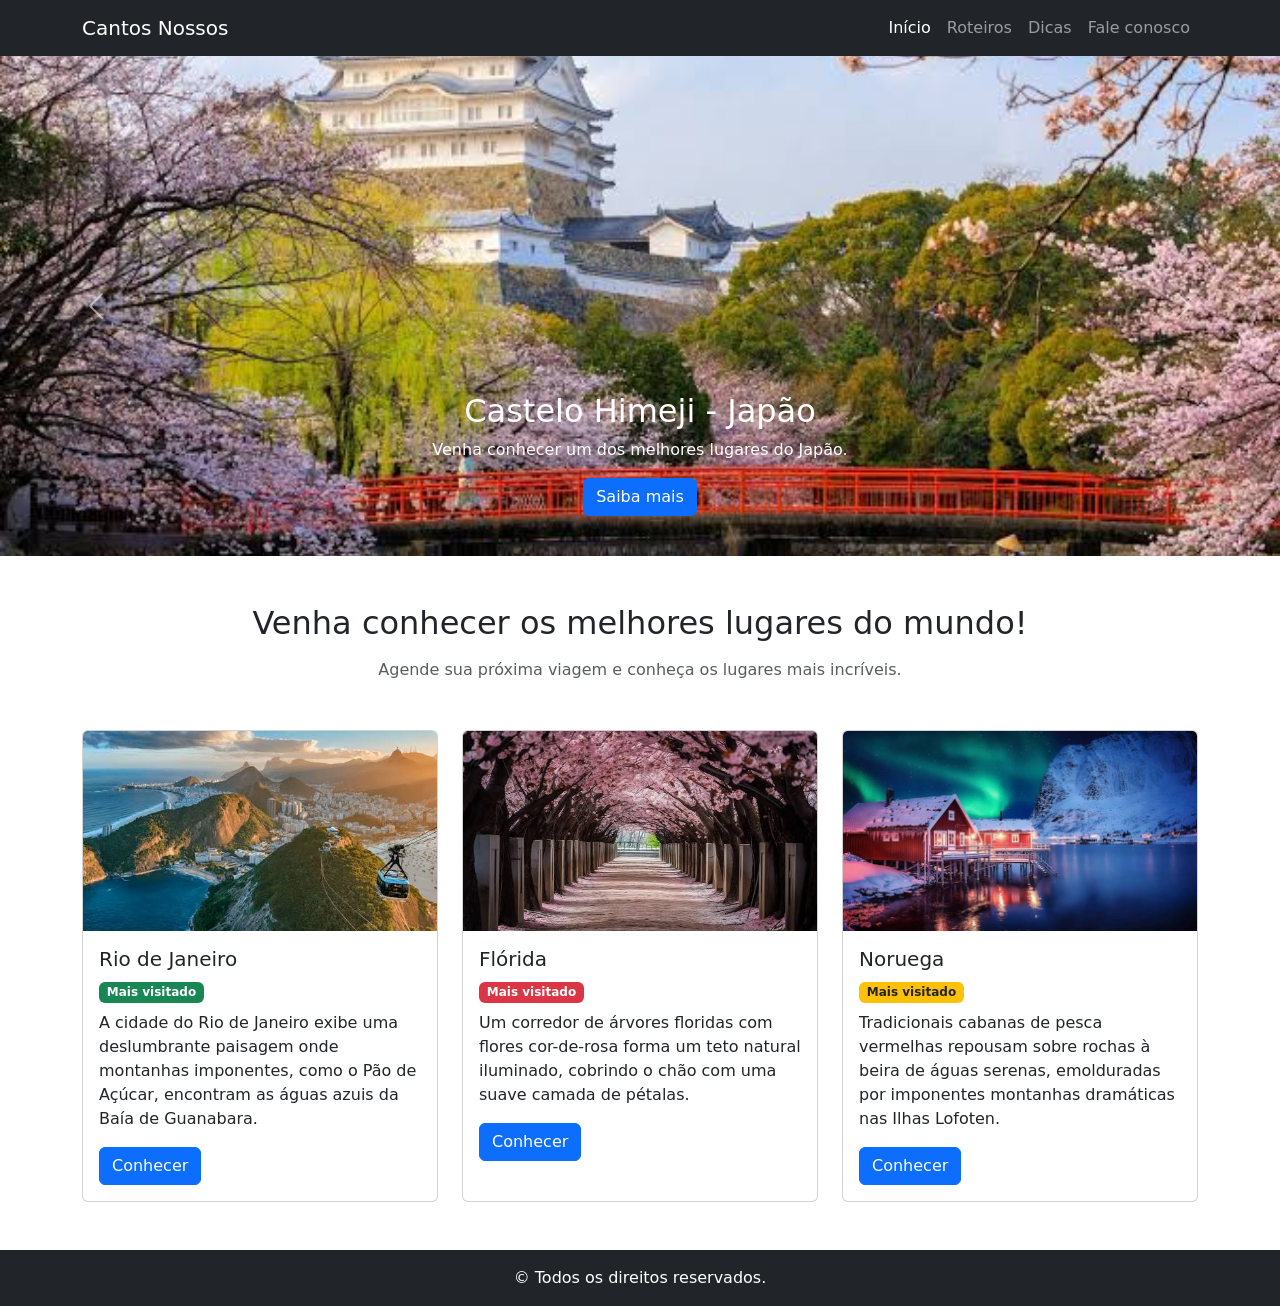
==== index.html @ c67ef5b8 "site pronto" ====
<!DOCTYPE html>
<html lang="pt-br">

<head>
    <meta charset="UTF-8">
    <meta name="viewport" content="width=device-width, initial-scale=1.0">
    <title>Cantos Nossos</title>
    <!-- CSS do Bootstrap -->
    <link href="https://cdn.jsdelivr.net/npm/bootstrap@5.3.3/dist/css/bootstrap.min.css" rel="stylesheet">
    <!-- CSS Personalizado -->
    <link rel="stylesheet" href="style.css">
</head>

<body>

    <header>
        <nav class="navbar navbar-expand-lg bg-dark navbar-dark">
            <div class="container">
                <a class="navbar-brand" href="#">Cantos Nossos</a>
                <button class="navbar-toggler" type="button" data-bs-toggle="collapse" data-bs-target="#navbarNav">
                    <span class="navbar-toggler-icon"></span>
                </button>
                <div class="collapse navbar-collapse" id="navbarNav">
                    <div class="navbar-nav ms-auto">
                        <a class="nav-link active" href="#">Início</a>
                        <a class="nav-link" href="#">Roteiros</a>
                        <a class="nav-link" href="#">Dicas</a>
                        <a class="nav-link" href="#">Fale conosco</a>
                    </div>
                </div>
            </div>
        </nav>
    </header>

    <main>
        <!-- Carrossel -->
        <div id="carouselTurismo" class="carousel slide" data-bs-ride="carousel">
            <div class="carousel-inner">
                <div class="carousel-item active">
                    <img src="./assets/img/castelo.jpg" class="d-block w-100" alt="Castelo Himeji no Japão" style="height: 500px; object-fit: cover;">
                    <div class="carousel-caption d-none d-md-block">
                        <h2>Castelo Himeji - Japão</h2>
                        <p>Venha conhecer um dos melhores lugares do Japão.</p>
                        <button class="btn btn-primary">Saiba mais</button>
                    </div>
                </div>

                <div class="carousel-item">
                    <img src="./assets/img/Parque Nacional.jpg" class="d-block w-100" alt="Parque Nacional Banff no Canadá" style="height: 500px; object-fit: cover;">
                    <div class="carousel-caption d-none d-md-block">
                        <h2>Parque Nacional Banff - Canadá</h2>
                        <p>Montanhas impressionantes, florestas e lagos de cor azul-turquesa intensa.</p>
                        <button class="btn btn-primary">Saiba mais</button>
                    </div>
                </div>

                <div class="carousel-item">
                    <img src="./assets/img/Angkor Wat.jpg" class="d-block w-100" alt="Templo Angkor Wat no Camboja" style="height: 500px; object-fit: cover;">
                    <div class="carousel-caption d-none d-md-block">
                        <h2>Angkor Wat - Camboja</h2>
                        <p>Cinco torres centrais de arenito, pátios de pedra, escadarias íngremes e galerias com relevos fascinantes.</p>
                        <button class="btn btn-primary">Saiba mais</button>
                    </div>
                </div>
            </div>

            <!-- Controles do Carrossel -->
            <button class="carousel-control-prev" type="button" data-bs-target="#carouselTurismo" data-bs-slide="prev">
                <span class="carousel-control-prev-icon" aria-hidden="true"></span>
                <span class="visually-hidden">Anterior</span>
            </button>
            <button class="carousel-control-next" type="button" data-bs-target="#carouselTurismo" data-bs-slide="next">
                <span class="carousel-control-next-icon" aria-hidden="true"></span>
                <span class="visually-hidden">Próximo</span>
            </button>
        </div>

        <!-- Seção de Destaques -->
        <section class="container my-5">
            <h2 class="text-center mb-3">Venha conhecer os melhores lugares do mundo!</h2>
            <p class="text-center text-muted mb-5">Agende sua próxima viagem e conheça os lugares mais incríveis.</p>

            <div class="row g-4">
                <div class="col-md-4">
                    <div class="card h-100">
                        <img src="./assets/img/paodeacucar.jpg" class="card-img-top" alt="Pão de Açúcar no Rio de Janeiro" style="height: 200px; object-fit: cover;">
                        <div class="card-body">
                            <h5 class="card-title">Rio de Janeiro</h5>
                            <span class="badge bg-success mb-2">Mais visitado</span>
                            <p class="card-text">A cidade do Rio de Janeiro exibe uma deslumbrante paisagem onde montanhas imponentes, como o Pão de Açúcar, encontram as águas azuis da Baía de Guanabara.</p>
                            <a href="#" class="btn btn-primary">Conhecer</a>
                        </div>
                    </div>
                </div>

                <div class="col-md-4">
                    <div class="card h-100">
                        <img src="./assets/img/florida.jpg" class="card-img-top" alt="Paisagem na Flórida" style="height: 200px; object-fit: cover;">
                        <div class="card-body">
                            <h5 class="card-title">Flórida</h5>
                            <span class="badge bg-danger mb-2">Mais visitado</span>
                            <p class="card-text">Um corredor de árvores floridas com flores cor-de-rosa forma um teto natural iluminado, cobrindo o chão com uma suave camada de pétalas.</p>
                            <a href="#" class="btn btn-primary">Conhecer</a>
                        </div>
                    </div>
                </div>

                <div class="col-md-4">
                    <div class="card h-100">
                        <img src="./assets/img/noruega.jpg" class="card-img-top" alt="Cabanas nas Ilhas Lofoten na Noruega" style="height: 200px; object-fit: cover;">
                        <div class="card-body">
                            <h5 class="card-title">Noruega</h5>
                            <span class="badge bg-warning text-dark mb-2">Mais visitado</span>
                            <p class="card-text">Tradicionais cabanas de pesca vermelhas repousam sobre rochas à beira de águas serenas, emolduradas por imponentes montanhas dramáticas nas Ilhas Lofoten.</p>
                            <a href="#" class="btn btn-primary">Conhecer</a>
                        </div>
                    </div>
                </div>
            </div>
        </section>
    </main>

    <footer class="bg-dark text-white text-center py-3 mt-5">
        <p class="mb-0">&copy; Todos os direitos reservados.</p>
    </footer>

    <!-- JavaScript do Bootstrap -->
    <script src="https://cdn.jsdelivr.net/npm/bootstrap@5.3.3/dist/js/bootstrap.bundle.min.js"></script>
</body>

</html>
---- style.css ----
.carousel-item img {

    height: 500px;  
    object-fit: cover;  
} 
  
  
  .card {
  
    height: 100%; 
    transition: 0.3s;  
  }

  .card:hover {

    transform: translateY(-5px);  
  }

footer{
    text-align: center;
}
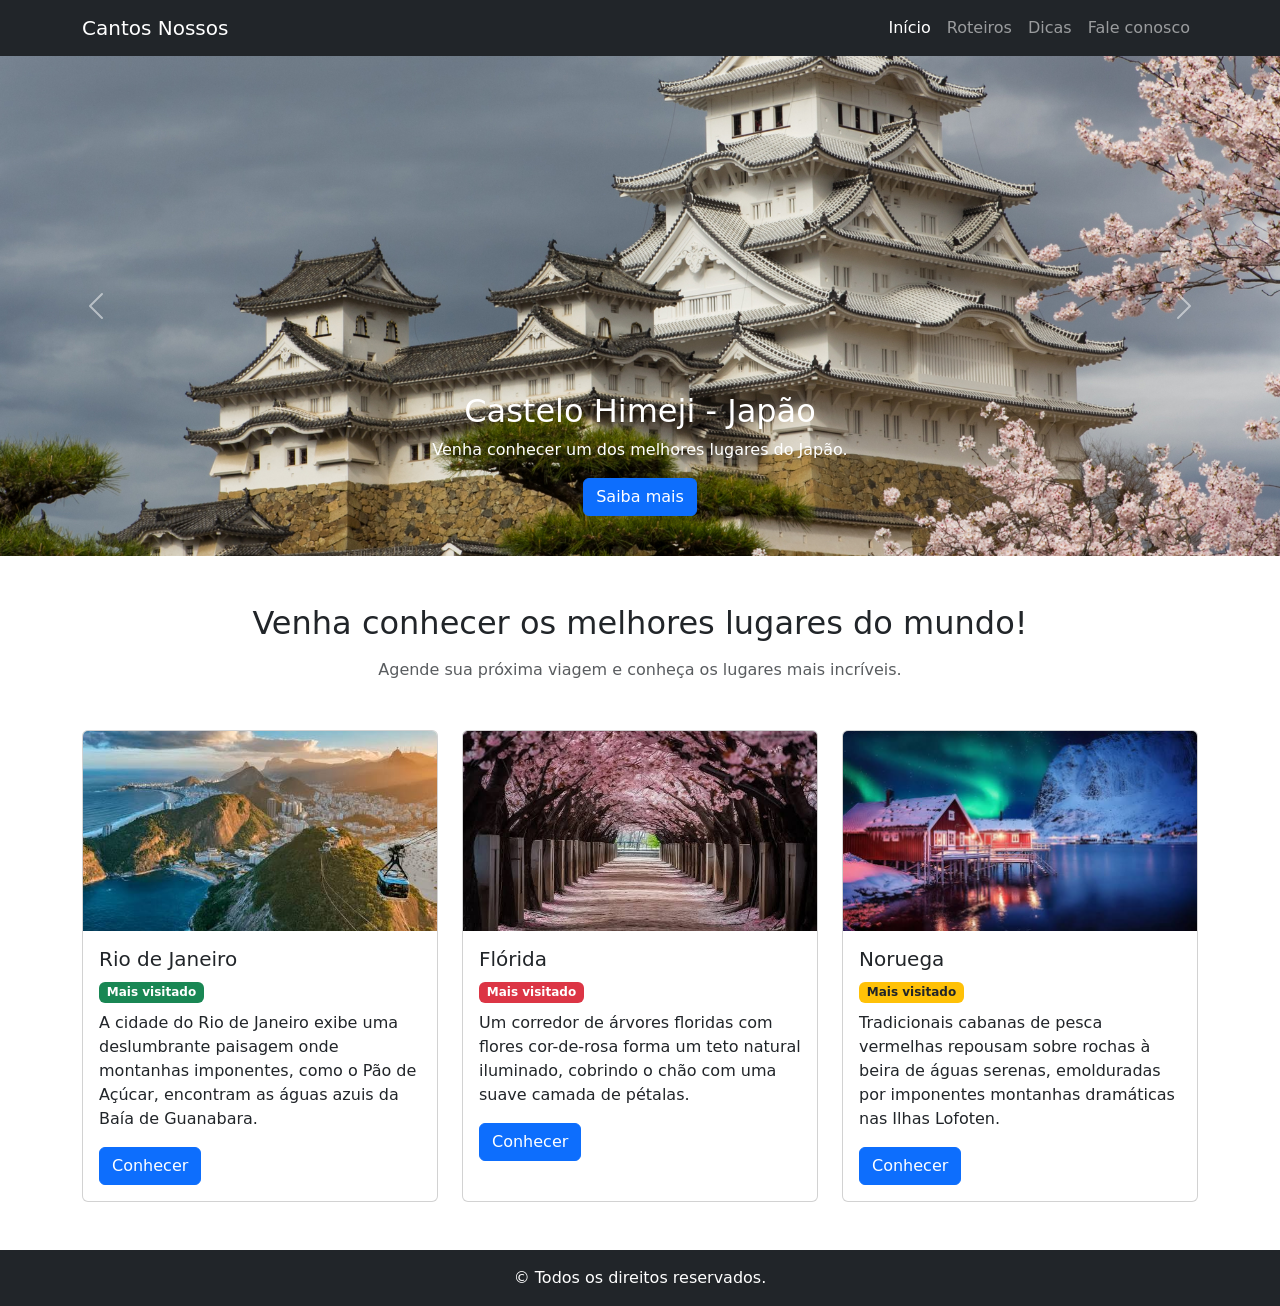
==== commit fbf7cccf: "site pronto" ====
--- a/index.html
+++ b/index.html
@@ -46,7 +46,7 @@
                 </div>
 
                 <div class="carousel-item">
-                    <img src="./assets/img/Parque Nacional.jpg" class="d-block w-100" alt="Parque Nacional Banff no Canadá" style="height: 500px; object-fit: cover;">
+                    <img src="./assets/img/montanha.jpg" class="d-block w-100" alt="Parque Nacional Banff no Canadá" style="height: 500px; object-fit: cover;">
                     <div class="carousel-caption d-none d-md-block">
                         <h2>Parque Nacional Banff - Canadá</h2>
                         <p>Montanhas impressionantes, florestas e lagos de cor azul-turquesa intensa.</p>
@@ -55,7 +55,7 @@
                 </div>
 
                 <div class="carousel-item">
-                    <img src="./assets/img/Angkor Wat.jpg" class="d-block w-100" alt="Templo Angkor Wat no Camboja" style="height: 500px; object-fit: cover;">
+                    <img src="./assets/img/por-do-sol-angkor-wat-camboja.jpg" class="d-block w-100" alt="Templo Angkor Wat no Camboja" style="height: 500px; object-fit: cover;">
                     <div class="carousel-caption d-none d-md-block">
                         <h2>Angkor Wat - Camboja</h2>
                         <p>Cinco torres centrais de arenito, pátios de pedra, escadarias íngremes e galerias com relevos fascinantes.</p>
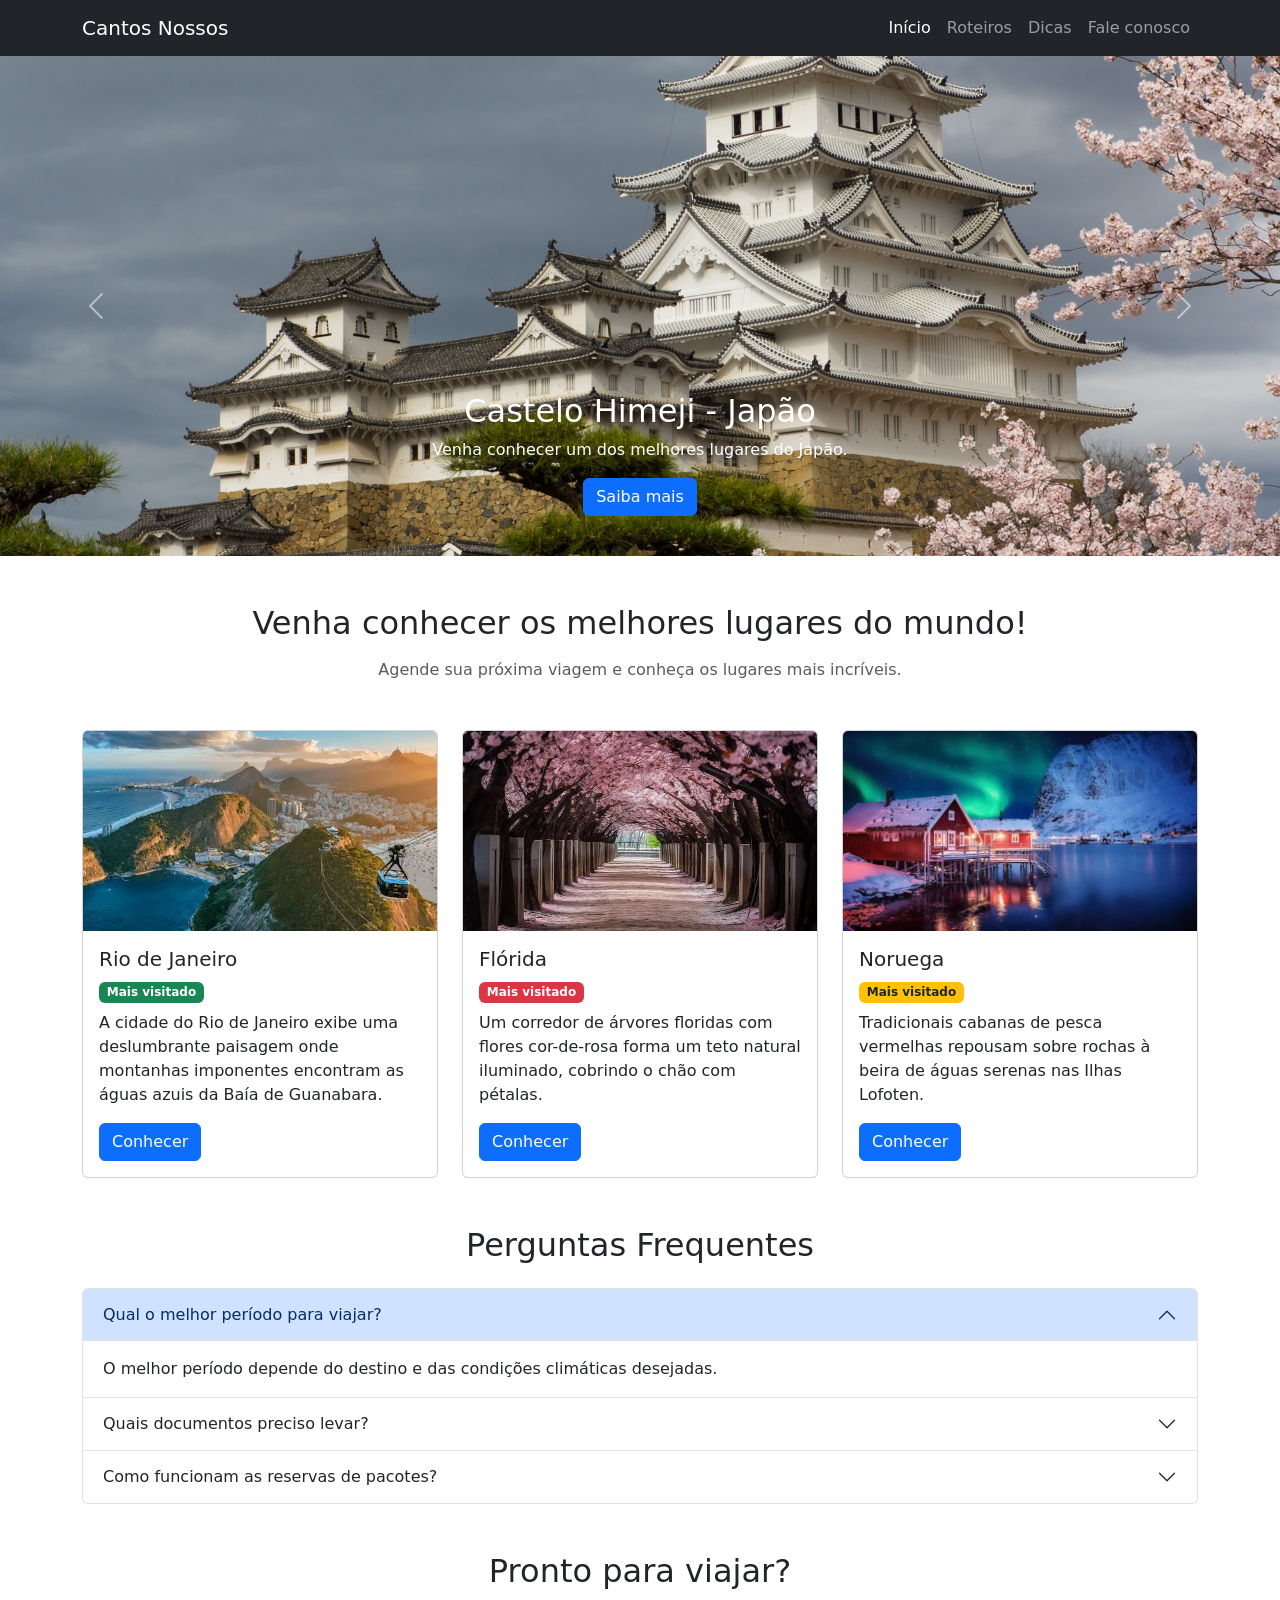
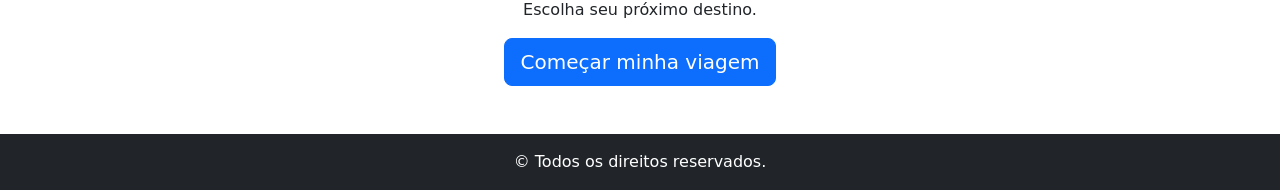
==== commit a026a42f: "atualização" ====
--- a/index.html
+++ b/index.html
@@ -37,7 +37,8 @@
         <div id="carouselTurismo" class="carousel slide" data-bs-ride="carousel">
             <div class="carousel-inner">
                 <div class="carousel-item active">
-                    <img src="./assets/img/castelo.jpg" class="d-block w-100" alt="Castelo Himeji no Japão" style="height: 500px; object-fit: cover;">
+                    <img src="./assets/img/castelo.jpg" class="d-block w-100" alt="Castelo Himeji no Japão"
+                        style="height: 500px; object-fit: cover;">
                     <div class="carousel-caption d-none d-md-block">
                         <h2>Castelo Himeji - Japão</h2>
                         <p>Venha conhecer um dos melhores lugares do Japão.</p>
@@ -46,7 +47,8 @@
                 </div>
 
                 <div class="carousel-item">
-                    <img src="./assets/img/montanha.jpg" class="d-block w-100" alt="Parque Nacional Banff no Canadá" style="height: 500px; object-fit: cover;">
+                    <img src="./assets/img/montanha.jpg" class="d-block w-100" alt="Parque Nacional Banff no Canadá"
+                        style="height: 500px; object-fit: cover;">
                     <div class="carousel-caption d-none d-md-block">
                         <h2>Parque Nacional Banff - Canadá</h2>
                         <p>Montanhas impressionantes, florestas e lagos de cor azul-turquesa intensa.</p>
@@ -55,7 +57,8 @@
                 </div>
 
                 <div class="carousel-item">
-                    <img src="./assets/img/por-do-sol-angkor-wat-camboja.jpg" class="d-block w-100" alt="Templo Angkor Wat no Camboja" style="height: 500px; object-fit: cover;">
+                    <img src="./assets/img/por-do-sol-angkor-wat-camboja.jpg" class="d-block w-100"
+                        alt="Templo Angkor Wat no Camboja" style="height: 500px; object-fit: cover;">
                     <div class="carousel-caption d-none d-md-block">
                         <h2>Angkor Wat - Camboja</h2>
                         <p>Cinco torres centrais de arenito, pátios de pedra, escadarias íngremes e galerias com relevos fascinantes.</p>
@@ -81,42 +84,161 @@
             <p class="text-center text-muted mb-5">Agende sua próxima viagem e conheça os lugares mais incríveis.</p>
 
             <div class="row g-4">
+                <!-- Card Rio -->
                 <div class="col-md-4">
                     <div class="card h-100">
-                        <img src="./assets/img/paodeacucar.jpg" class="card-img-top" alt="Pão de Açúcar no Rio de Janeiro" style="height: 200px; object-fit: cover;">
+                        <img src="./assets/img/paodeacucar.jpg" class="card-img-top"
+                            alt="Pão de Açúcar no Rio de Janeiro" style="height: 200px; object-fit: cover;">
                         <div class="card-body">
                             <h5 class="card-title">Rio de Janeiro</h5>
                             <span class="badge bg-success mb-2">Mais visitado</span>
-                            <p class="card-text">A cidade do Rio de Janeiro exibe uma deslumbrante paisagem onde montanhas imponentes, como o Pão de Açúcar, encontram as águas azuis da Baía de Guanabara.</p>
-                            <a href="#" class="btn btn-primary">Conhecer</a>
-                        </div>
-                    </div>
-                </div>
-
+                            <p class="card-text">A cidade do Rio de Janeiro exibe uma deslumbrante paisagem onde montanhas imponentes encontram as águas azuis da Baía de Guanabara.</p>
+                            <button class="btn btn-primary" data-bs-toggle="modal" data-bs-target="#modalRio">
+                                Conhecer
+                            </button>
+                        </div>
+                    </div>
+                </div>
+
+                <!-- Card Flórida -->
                 <div class="col-md-4">
                     <div class="card h-100">
-                        <img src="./assets/img/florida.jpg" class="card-img-top" alt="Paisagem na Flórida" style="height: 200px; object-fit: cover;">
+                        <img src="./assets/img/florida.jpg" class="card-img-top" alt="Paisagem na Flórida"
+                            style="height: 200px; object-fit: cover;">
                         <div class="card-body">
                             <h5 class="card-title">Flórida</h5>
                             <span class="badge bg-danger mb-2">Mais visitado</span>
-                            <p class="card-text">Um corredor de árvores floridas com flores cor-de-rosa forma um teto natural iluminado, cobrindo o chão com uma suave camada de pétalas.</p>
-                            <a href="#" class="btn btn-primary">Conhecer</a>
-                        </div>
-                    </div>
-                </div>
-
+                            <p class="card-text">Um corredor de árvores floridas com flores cor-de-rosa forma um teto natural iluminado, cobrindo o chão com pétalas.</p>
+                            <button class="btn btn-primary" data-bs-toggle="modal" data-bs-target="#modalFlorida">
+                                Conhecer
+                            </button>
+                        </div>
+                    </div>
+                </div>
+
+                <!-- Card Noruega -->
                 <div class="col-md-4">
                     <div class="card h-100">
-                        <img src="./assets/img/noruega.jpg" class="card-img-top" alt="Cabanas nas Ilhas Lofoten na Noruega" style="height: 200px; object-fit: cover;">
+                        <img src="./assets/img/noruega.jpg" class="card-img-top"
+                            alt="Cabanas nas Ilhas Lofoten na Noruega" style="height: 200px; object-fit: cover;">
                         <div class="card-body">
                             <h5 class="card-title">Noruega</h5>
                             <span class="badge bg-warning text-dark mb-2">Mais visitado</span>
-                            <p class="card-text">Tradicionais cabanas de pesca vermelhas repousam sobre rochas à beira de águas serenas, emolduradas por imponentes montanhas dramáticas nas Ilhas Lofoten.</p>
-                            <a href="#" class="btn btn-primary">Conhecer</a>
-                        </div>
-                    </div>
-                </div>
-            </div>
+                            <p class="card-text">Tradicionais cabanas de pesca vermelhas repousam sobre rochas à beira de águas serenas nas Ilhas Lofoten.</p>
+                            <button class="btn btn-primary" data-bs-toggle="modal" data-bs-target="#modalNoruega">
+                                Conhecer
+                            </button>
+                        </div>
+                    </div>
+                </div>
+            </div>
+        </section>
+
+        <!-- Modais -->
+        <div class="modal fade" id="modalRio" tabindex="-1" aria-hidden="true">
+            <div class="modal-dialog">
+                <div class="modal-content">
+                    <div class="modal-header">
+                        <h5 class="modal-title">Rio de Janeiro</h5>
+                        <button type="button" class="btn-close" data-bs-dismiss="modal"></button>
+                    </div>
+                    <img src="./assets/img/paodeacucar.jpg" alt="Rio de Janeiro" class="img-fluid w-100" style="height: 250px; object-fit: cover;">
+                    <div class="modal-body">
+                        <p>O Rio de Janeiro une praias de fama mundial, montanhas imponentes e uma cultura vibrante em um só lugar. Do topo do Pão de Açúcar ao pôr do sol no Arpoador, descubra o encanto e a energia inesquecível da Cidade Maravilhosa.</p>
+                    </div>
+                    <div class="modal-footer">
+                        <button type="button" class="btn btn-secondary" data-bs-dismiss="modal">Fechar</button>
+                    </div>
+                </div>
+            </div>
+        </div>
+
+        <div class="modal fade" id="modalFlorida" tabindex="-1" aria-hidden="true">
+            <div class="modal-dialog">
+                <div class="modal-content">
+                    <div class="modal-header">
+                        <h5 class="modal-title">Flórida</h5>
+                        <button type="button" class="btn-close" data-bs-dismiss="modal"></button>
+                    </div>
+                    <img src="./assets/img/florida.jpg" alt="Flórida" class="img-fluid w-100" style="height: 250px; object-fit: cover;">
+                    <div class="modal-body">
+                        <p>A Flórida encanta com cenários naturais únicos e momentos inesquecíveis. Caminhe por corredores iluminados cobertos por pétalas cor-de-rosa e descubra a beleza e o charme que tornam este lugar verdadeiramente inesquecível.</p>
+                    </div>
+                    <div class="modal-footer">
+                        <button type="button" class="btn btn-secondary" data-bs-dismiss="modal">Fechar</button>
+                    </div>
+                </div>
+            </div>
+        </div>
+
+        <div class="modal fade" id="modalNoruega" tabindex="-1" aria-hidden="true">
+            <div class="modal-dialog">
+                <div class="modal-content">
+                    <div class="modal-header">
+                        <h5 class="modal-title">Noruega</h5>
+                        <button type="button" class="btn-close" data-bs-dismiss="modal"></button>
+                    </div>
+                    <img src="./assets/img/noruega.jpg" alt="Noruega" class="img-fluid w-100" style="height: 250px; object-fit: cover;">
+                    <div class="modal-body">
+                        <p>A Noruega surpreende com paisagens épicas e cenários dignos de cinema. Dos imponentes fjords esculpidos pela natureza ao espetáculo das auroras boreais, descubra a tranquilidade e a beleza incomparável do extremo norte europeu.</p>
+                    </div>
+                    <div class="modal-footer">
+                        <button type="button" class="btn btn-secondary" data-bs-dismiss="modal">Fechar</button>
+                    </div>
+                </div>
+            </div>
+        </div>
+
+        <!-- Seção FAQ -->
+        <section class="container my-5">
+            <h2 class="text-center mb-4">Perguntas Frequentes</h2>
+            <div class="accordion" id="faq">
+                <div class="accordion-item">
+                    <h2 class="accordion-header">
+                        <button class="accordion-button" type="button" data-bs-toggle="collapse" data-bs-target="#pergunta1">
+                            Qual o melhor período para viajar?
+                        </button>
+                    </h2>
+                    <div id="pergunta1" class="accordion-collapse collapse show" data-bs-parent="#faq">
+                        <div class="accordion-body">
+                            O melhor período depende do destino e das condições climáticas desejadas.
+                        </div>
+                    </div>
+                </div>
+
+                <div class="accordion-item">
+                    <h2 class="accordion-header">
+                        <button class="accordion-button collapsed" type="button" data-bs-toggle="collapse" data-bs-target="#pergunta2">
+                            Quais documentos preciso levar?
+                        </button>
+                    </h2>
+                    <div id="pergunta2" class="accordion-collapse collapse" data-bs-parent="#faq">
+                        <div class="accordion-body">
+                            Para viagens nacionais, documento de identidade oficial com foto. Para viagens internacionais, passaporte válido e vistos dependendo do país.
+                        </div>
+                    </div>
+                </div>
+
+                <div class="accordion-item">
+                    <h2 class="accordion-header">
+                        <button class="accordion-button collapsed" type="button" data-bs-toggle="collapse" data-bs-target="#pergunta3">
+                            Como funcionam as reservas de pacotes?
+                        </button>
+                    </h2>
+                    <div id="pergunta3" class="accordion-collapse collapse" data-bs-parent="#faq">
+                        <div class="accordion-body">
+                            Você pode selecionar o destino de interesse e solicitar o contato de nossa equipe de atendimento para personalizar a viagem.
+                        </div>
+                    </div>
+                </div>
+            </div>
+        </section>
+
+        <!-- Call to Action Final -->
+        <section class="container text-center my-5">
+            <h2>Pronto para viajar?</h2>
+            <p>Escolha seu próximo destino.</p>
+            <button class="btn btn-primary btn-lg">Começar minha viagem</button>
         </section>
     </main>
 
--- a/style.css
+++ b/style.css
@@ -18,4 +18,243 @@
 
 footer{
     text-align: center;
+}
+
+/* Caixa principal do Modal */
+
+.modal-content {
+
+border: none;
+
+border-radius: 18px;
+
+overflow: hidden;
+
+
+
+/* Sombra ao redor da janela */
+
+box-shadow: 0 10px 30px rgba(0, 0, 0, 0.25);
+
+}
+
+
+
+/* -----------------------------------------------------​
+
+CABEÇALHO DO MODAL​
+
+----------------------------------------------------- */
+
+.modal-header {
+
+padding: 20px 25px;
+
+
+
+/* Remove a linha padrão do Bootstrap */
+
+border-bottom: none;
+
+
+
+background-color: #f8f9fa;
+
+}
+
+
+
+/* Título do Modal */
+
+.modal-title {
+
+font-size: 1.5rem;
+
+font-weight: 700;
+
+}
+
+/* Corpo do Modal */
+
+.modal-body {
+
+padding: 30px;
+
+font-size: 1rem;
+
+line-height: 1.7;
+}
+
+
+
+/* Imagem dentro do Modal */
+
+.modal-body img {
+
+width: 100%;
+
+border-radius: 12px;
+
+margin-bottom: 20px;
+
+}
+
+
+/* Rodapé do Modal */
+
+.modal-footer {
+padding: 15px 25px;
+
+border-top: none;
+
+background-color: #f8f9fa;
+
+}
+
+
+/* Botões do Modal */
+
+.modal .btn {
+
+border-radius: 8px;
+
+padding: 8px 20px;
+
+}
+
+/* -----------------------------------------------------​
+
+CAIXA PRINCIPAL​
+
+----------------------------------------------------- */
+/* Cria uma caixa separada para o Accordion. O max-width evita que fique muito largo. */
+
+.faq-box {
+
+max-width: 850px;
+
+  /* Centraliza a caixa */
+
+margin: 0 auto;
+
+  /* Espaçamento interno */
+
+padding: 35px;
+
+  /* Fundo da caixa */
+
+background-color: #ffffff;
+
+  /* Cantos arredondados */
+
+border-radius: 18px;
+
+/* Borda */
+border: 1px solid #e9ecef;
+
+  /* Sombra para criar sensação de elevação */
+
+  box-shadow: 0 8px 25px rgba(0, 0, 0, 0.12);
+}
+
+/* -----------------------------------------------------​
+
+ÁREA DO ACCORDION​
+
+----------------------------------------------------- */
+
+.faq-box .accordion {
+width: 100%;
+}
+/* -----------------------------------------------------​
+CADA PERGUNTA​
+----------------------------------------------------- */
+
+.faq-box .accordion-item {
+
+  /* Remove a borda padrão */
+border: none;
+
+  /* Espaço entre as perguntas */
+
+margin-bottom: 15px;
+
+  /* Arredonda cada "gaveta" */
+
+border-radius: 12px;
+
+  /* Mantém o conteúdo dentro do arredondamento */
+
+overflow: hidden;
+
+  /* Pequena sombra em cada item */
+
+  box-shadow: 0 3px 10px rgba(0, 0, 0, 0.08);
+
+}
+
+/* EFEITO AO CLICAR */
+
+/* Remove o contorno padrão que aparece quando o botão recebe foco. */
+
+.faq-box .accordion-button:focus {
+
+box-shadow: none;
+
+}
+
+
+
+/* ÁREA DA RESPOSTA */
+
+.faq-box .accordion-body {
+
+  /* Espaçamento interno maior */
+
+padding: 25px;
+
+  /* Espaçamento entre linhas */
+
+line-height: 1.7;
+
+  /* Fundo da resposta */
+
+background-color: #ffffff;
+
+}
+
+/* BOTÃO DA PERGUNTA */
+
+.faq-box .accordion-button {
+
+  /* Espaçamento interno */
+
+  padding: 20px 22px;
+
+  /* Tamanho do texto */
+
+  font-size: 1rem;
+
+  /* Deixa a pergunta em destaque */
+
+  font-weight: 600;
+
+  /* Cor de fundo */
+
+  background-color: #f8f9fa;
+
+}
+
+
+
+/* PERGUNTA ABERTA */
+
+.faq-box .accordion-button:not(.collapsed) {
+
+  background-color: #e9ecef;
+
+  /* Remove sombra padrão */
+
+  box-shadow: none;
+
 }
